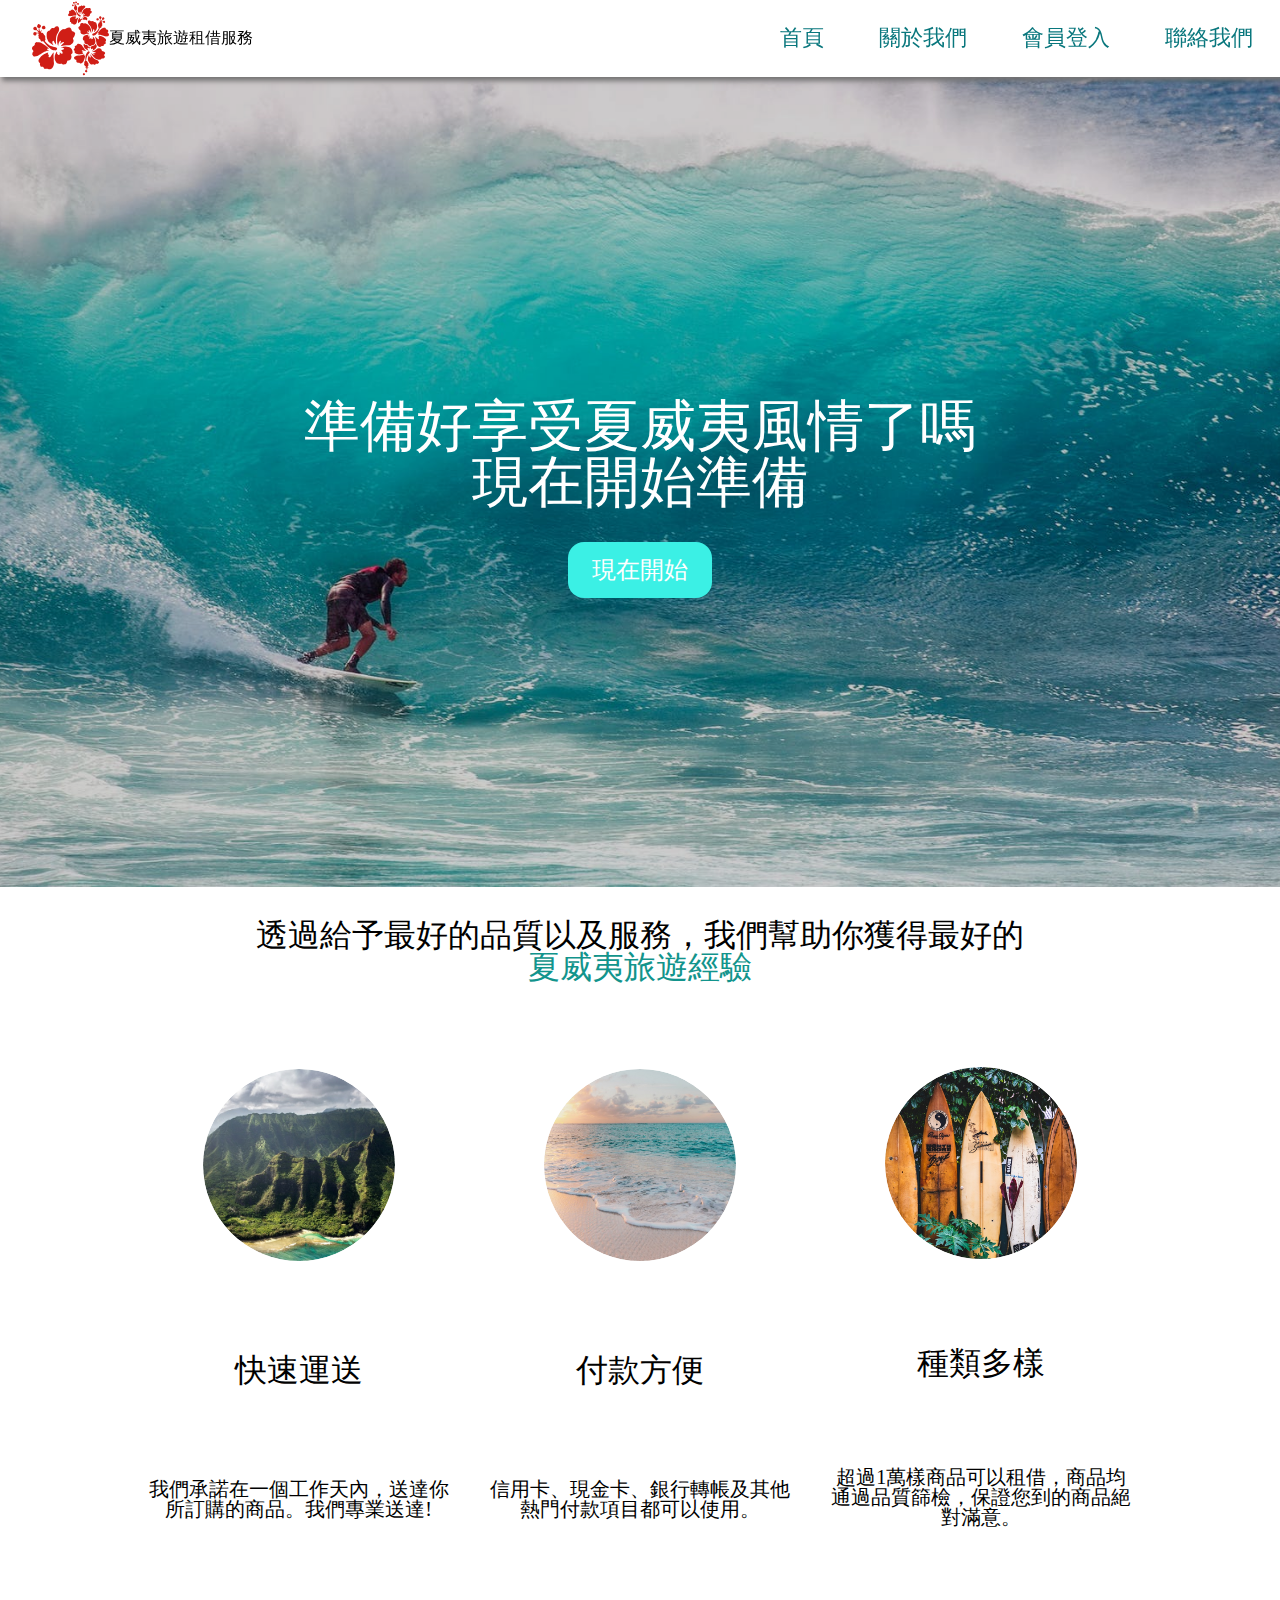
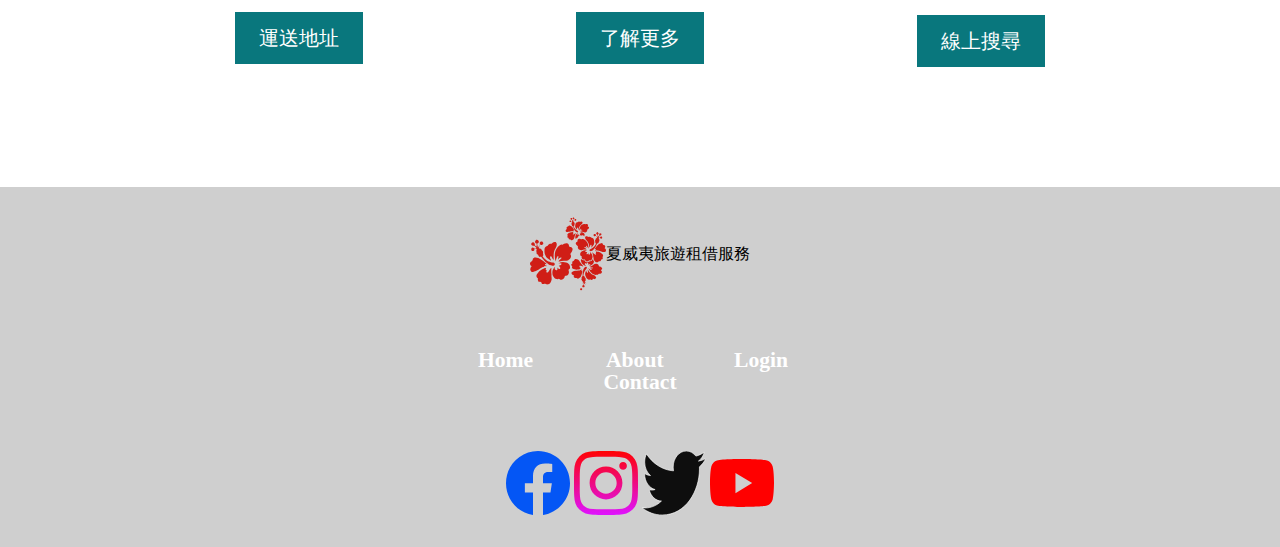
==== index.html @ e444f28a "建立網站" ====
<!DOCTYPE html>
<html lang="en">
<head>
    <meta charset="UTF-8">
    <meta name="viewport" content="width=device-width, initial-scale=1.0">
    <title>夏威夷旅遊租借</title>
    <link rel="stylesheet" href="">
    <link rel="stylesheet" href="Shadows_Into_Light/ShadowsIntoLight-Regular.ttf">
    <link rel="stylesheet" href="/20231025.css">
</head>
<body>
    <header>
        <div class="logo">
            <img src="images/black logo.svg" alt="" class="img">
            <h1>夏威夷旅遊租借服務</h1>
        </div>
        <nav>
            <ul>
                <li><a href="/index.html">首頁</a></li>
                <li><a href="/20231025-1.html">關於我們</a></li>
                <li><a href="/20231025-2.html">會員登入</a></li>
                <li><a href="/20231025-3.html">聯絡我們</a></li>
            </ul>
        </nav>
    </header>
    <main>
        <section class="backimg">
            <div class="filter"></div>
            <h3>準備好享受夏威夷風情了嗎<br>
                現在開始準備
            </h3>

            <button class="start">現在開始</button>
        </section>

        <section class="second">
            <h2>
                透過給予最好的品質以及服務，我們幫助你獲得最好的<br>
                <span style="color: #12948c;">夏威夷旅遊經驗</span>
            </h2>
            <section class="cards">
                <div class="card">
                    <div class="img-container">
                        <img src="images/braden-jarvis-prSogOoFmkw-unsplash.jpg" alt="">
                    </div>
                    <h4>快速運送</h4>
                    <p>我們承諾在一個工作天內，送達你所訂購的商品。我們專業送達!</p>
                    <a href="#">運送地址</a>
                </div>
                <div class="card">
                    <div class="img-container">
                        <img src="images/sean-o-KMn4VEeEPR8-unsplash.jpg" alt="">
                    </div>
                    
                    <h4>付款方便</h4>
                    <p>信用卡、現金卡、銀行轉帳及其他熱門付款項目都可以使用。</p>
                    <a href="#">了解更多</a>
                </div>
                <div class="card">
                    <div class="img-container">
                        <img src="images/tatonomusic-FFCgotROOTY-unsplash.jpg" alt="">
                    </div>
                    
                    <h4>種類多樣</h4>
                    <p>超過1萬樣商品可以租借，商品均通過品質篩檢，保證您到的商品絕對滿意。</p>
                    <a href="#">線上搜尋</a>
                </div>
            </section>
        </section>
    </main>
    <footer>
        <div class="logo">
            <img src="images/black logo.svg" alt="logo">
            <h1>夏威夷旅遊租借服務</h1>
        </div>
        <nav>
            <ul>
                <li><a href="#TOP">Home</a></li>
                <li><a href="#">About</a></li>
                <li><a href="#">Login</a></li>
                <li><a href="#">Contact</a></li>
            </ul>
        </nav>
        <section class="links">
            <a href="https://www.facebook.com/" target="_blank"><img src="images/facebook.svg" alt="FB"></a>
            <a href="https://www.instagram.com/" target="_blank"><img src="images/instagram.svg" alt="IG"></a>
            <a href="https://twitter.com/home?lang=zh-Hant" target="_blank"><img src="images/twitter.svg" alt="TW"></a>
            <a href="https://www.youtube.com/" target="_blank"><img src="images/youtube.svg" alt="YT"></a>
        </section>
    </footer>
</body>
</html>
---- 20231025.css ----
@charset "UTF-8";
/* http://meyerweb.com/eric/tools/css/reset/ 
   v2.0 | 20110126
   License: none (public domain)
*/
html, body, div, span, applet, object, iframe,
h1, h2, h3, h4, h5, h6, p, blockquote, pre,
a, abbr, acronym, address, big, cite, code,
del, dfn, em, img, ins, kbd, q, s, samp,
small, strike, strong, sub, sup, tt, var,
b, u, i, center,
dl, dt, dd, ol, ul, li,
fieldset, form, label, legend,
table, caption, tbody, tfoot, thead, tr, th, td,
article, aside, canvas, details, embed,
figure, figcaption, footer, header, hgroup,
menu, nav, output, ruby, section, summary,
time, mark, audio, video {
  margin: 0;
  padding: 0;
  border: 0;
  font-size: 100%;
  font: inherit;
  vertical-align: baseline;
}

/* HTML5 display-role reset for older browsers */
article, aside, details, figcaption, figure,
footer, header, hgroup, menu, nav, section {
  display: block;
}

body {
  line-height: 1;
  font-family: 標楷體;
}

ol, ul {
  list-style: none;
}

blockquote, q {
  quotes: none;
}

blockquote:before, blockquote:after,
q:before, q:after {
  content: "";
  content: none;
}

table {
  border-collapse: collapse;
  border-spacing: 0;
}

* {
  padding: 0;
  margin: 0;
  box-sizing: border-box;
}

h1, h2, h3, h4, h5, h6 {
  font-weight: normal;
}

header {
  display: flex;
  align-items: center;
  flex-wrap: wrap;
  position: sticky;
  top: 0;
  z-index: 2;
  background-color: #fff;
  box-shadow: 3px 3px 5px 1px #757474;
}
header div.logo {
  display: flex;
  align-items: center;
  flex-grow: 5;
  flex-shrink: 1;
  flex-basis: 400px;
  margin-left: 2rem;
}
header div.logo img {
  width: 6vw;
  height: 6vw;
}
header div.logo h1 {
  width: 30vw;
}
header nav {
  flex: 2 1 400px;
}
header nav ul {
  display: flex;
  list-style-type: none;
  justify-content: space-around;
}
header nav ul li a {
  color: #09777d;
  text-decoration: none;
  font-size: 1.35rem;
}

@media screen and (max-width: 550px) {
  header div.logo {
    margin-left: 0.5rem;
  }
  header div.logo img {
    width: 15vw;
    height: 15vw;
  }
}
main section.backimg {
  min-height: 90vh;
  width: 100%;
  background-image: url(/images/pexels-photo-416676.jpeg);
  background-size: cover;
  background-position: center;
  position: relative;
  z-index: 0;
  display: flex;
  justify-content: center;
  align-items: center;
  flex-direction: column;
  text-align: center;
}
main section.backimg div.filter {
  background-color: rgba(0, 0, 0, 0.2);
  width: 100%;
  min-height: 90vh;
  position: absolute;
  top: 0;
  z-index: -1;
}
main section.backimg h3 {
  font-size: 3.5rem;
  color: white;
  margin: 2rem 0rem;
}
main section.backimg button.start {
  background-color: #3bf0e5;
  padding: 0.75rem 1.5rem;
  font-size: 1.5rem;
  color: white;
  border: none;
  border-radius: 1rem;
  cursor: pointer;
}
main section.second {
  min-height: 100vh;
  display: flex;
  flex-direction: column;
  align-items: center;
  text-align: center;
}
main section.second h2 {
  font-size: 2rem;
  margin: 2rem 0rem;
}
main section.second section.cards {
  display: flex;
  width: 80%;
  min-height: 80vh;
  flex-wrap: wrap;
}
main section.second section.cards div.card {
  display: flex;
  flex-direction: column;
  align-items: center;
  justify-content: space-around;
  padding: 1rem;
  flex: 1 1 300px;
}
main section.second section.cards div.card h4 {
  font-size: 2rem;
  margin: 1rem 0rem;
}
main section.second section.cards div.card p {
  font-size: 1.25rem;
}
main section.second section.cards div.card a {
  text-decoration: none;
  padding: 1rem 1.5rem;
  background-color: #09777d;
  color: #FFF;
  font-size: 1.25rem;
  margin: 1rem 0rem;
}
main section.second section.cards div.card div.img-container {
  overflow: hidden;
  width: 15vw;
  height: 15vw;
  border-radius: 50%;
}
main section.second section.cards div.card div.img-container img {
  width: 15vw;
  height: 15vw;
  border-radius: 50%;
  transition: all 0.2s;
}
main section.second section.cards div.card div.img-container img:hover {
  transform: scale(1.2);
}

@media screen and (max-width: 700px) {
  main section.second section.cards div.card img {
    width: 40vw;
    height: 40vw;
  }
  footer div.logo img {
    width: 15vw;
    height: 15vw;
  }
  footer section.links {
    margin-top: 1rem;
  }
  footer section.links a img {
    width: 10vw;
    height: 10vw;
  }
}
footer {
  display: flex;
  flex-direction: column;
  align-items: center;
  min-height: 40vh;
  justify-content: space-around;
  background-color: rgb(207, 207, 207);
}
footer div.logo {
  display: flex;
  align-items: center;
}
footer div.logo img {
  width: 6vw;
  height: 6vw;
}
footer nav {
  width: 30%;
}
footer nav ul {
  display: flex;
  list-style-type: none;
  width: 100%;
  justify-content: space-around;
  flex-wrap: wrap;
}
footer nav ul li {
  flex-basis: 100px;
}
footer nav ul li a {
  color: white;
  font-weight: 600;
  text-decoration: none;
  font-size: 1.35rem;
  margin: 0rem 1rem;
}
footer section.links a img {
  width: 5vw;
  height: 5vw;
}

/* width */
::-webkit-scrollbar {
  width: 15px;
}

/* Track */
::-webkit-scrollbar-track {
  background: #f1f1f1;
}

/* Handle */
::-webkit-scrollbar-thumb {
  background: #6daeeb;
}

/* Handle on hover */
::-webkit-scrollbar-thumb:hover {
  background: #124d7e;
}

main.main_1 {
  background-image: url(images/pexels-photo-416676.jpeg);
  background-position: center;
  background-size: cover;
  display: flex;
}
main.main_1 section.sur {
  background: linear-gradient(rgba(111, 0, 255, 0.2), rgba(4, 171, 248, 0.3));
  display: flex;
  flex-direction: column;
  align-items: center;
  justify-content: center;
  flex-grow: 2;
}
main.main_1 section.sur .surfs {
  display: flex;
  margin: 10px;
  align-items: center;
  width: 25vw;
}
main.main_1 section.sur .surfs .surf {
  overflow: hidden;
  border-radius: 50%;
  width: 10vw;
  height: 10vw;
}
main.main_1 section.sur .surfs .surf img {
  overflow: hidden;
  width: 10vw;
  height: 10vw;
  border-radius: 50%;
  margin-right: 20px;
  transition: all 0.3s;
}
main.main_1 section.sur .surfs .surf img:hover {
  transform: scale(1.2);
}
main.main_1 section.sur .surfs form {
  display: flex;
  flex-direction: column;
  align-items: center;
}
main.main_1 section.sur .surfs form p {
  color: #f1c811;
  font-size: 1.5rem;
  font-weight: 500;
  text-align: center;
  margin-bottom: 10px;
}
main.main_1 section.sur .surfs form .inpt {
  font-size: 1rem;
}
main.main_1 section.sur .surfs form .inpt .inpt_1 {
  border-radius: 5px;
}
main.main_1 section.sur .surfs form .but {
  width: 75px;
  height: 25px;
  border-radius: 10px;
}
main.main_1 section.sur_2 {
  flex-grow: 1;
}
main.main_1 section.sur_2 div {
  background-image: url(images/4.jpg);
  background-position: center;
  background-size: cover;
  height: 40vw;
}
main.main_1 section.sur_2 div p {
  font-size: xx-large;
  text-align: center;
  color: white;
  background-color: #087724;
}

main.main_2 {
  background-image: url(/images/pexels-photo-416676.jpeg);
  background-position: center;
  background-size: cover;
  display: flex;
  justify-content: center;
}
main.main_2 .box {
  margin: 5rem;
  width: 25vw;
  height: 25vw;
  border: 2px solid red;
  background: linear-gradient(to bottom, rgba(0, 0, 0, 0.2), rgba(125, 125, 125, 0.4), rgba(255, 255, 255, 0.7));
}
main.main_2 .box p {
  text-align: center;
  font-size: 2rem;
  margin-top: 15px;
  color: red;
  font-weight: bold;
}
main.main_2 .box div {
  display: flex;
  flex-direction: column;
  align-items: center;
  margin-top: 20px;
}
main.main_2 .box div .inpt {
  height: 30px;
  width: 250px;
  border-radius: 5px;
}
main.main_2 .box .ture {
  margin-left: 115px;
}
main.main_2 .box .btn {
  height: 30px;
  width: 250px;
  border-radius: 5px;
  background-color: #6fbdf1;
}
main.main_2 .box .ah {
  display: flex;
  flex-direction: row;
  justify-content: center;
}
main.main_2 .box .ah a {
  margin: 0 20px;
}

main.main_3 {
  display: flex;
  justify-content: center;
  background: linear-gradient(to bottom, rgba(68, 57, 235, 0.1), rgba(3, 21, 124, 0.7));
}
main.main_3 section.Us {
  margin: 1rem 0;
}
main.main_3 section.Us div.Usimg {
  width: 25vw;
  height: 23vw;
  background-image: url(/images/YuQi-1163.jpg);
  background-position: center;
  background-size: cover;
}
main.main_3 section.Us_2 {
  margin: 1rem 0;
  background: linear-gradient(to bottom, rgba(25, 25, 25, 0.1), rgba(222, 222, 222, 0.7));
}
main.main_3 section.Us_2 .Uss {
  width: 25vw;
  height: 23vw;
  box-sizing: border-box;
}
main.main_3 section.Us_2 .Uss h2 {
  font-size: 2rem;
  text-align: center;
  padding-top: 1rem;
  color: #124d7e;
}
main.main_3 section.Us_2 .Uss p {
  font-size: 1.5rem;
  margin: 1rem;
  color: #000;
}/*# sourceMappingURL=20231025.css.map */
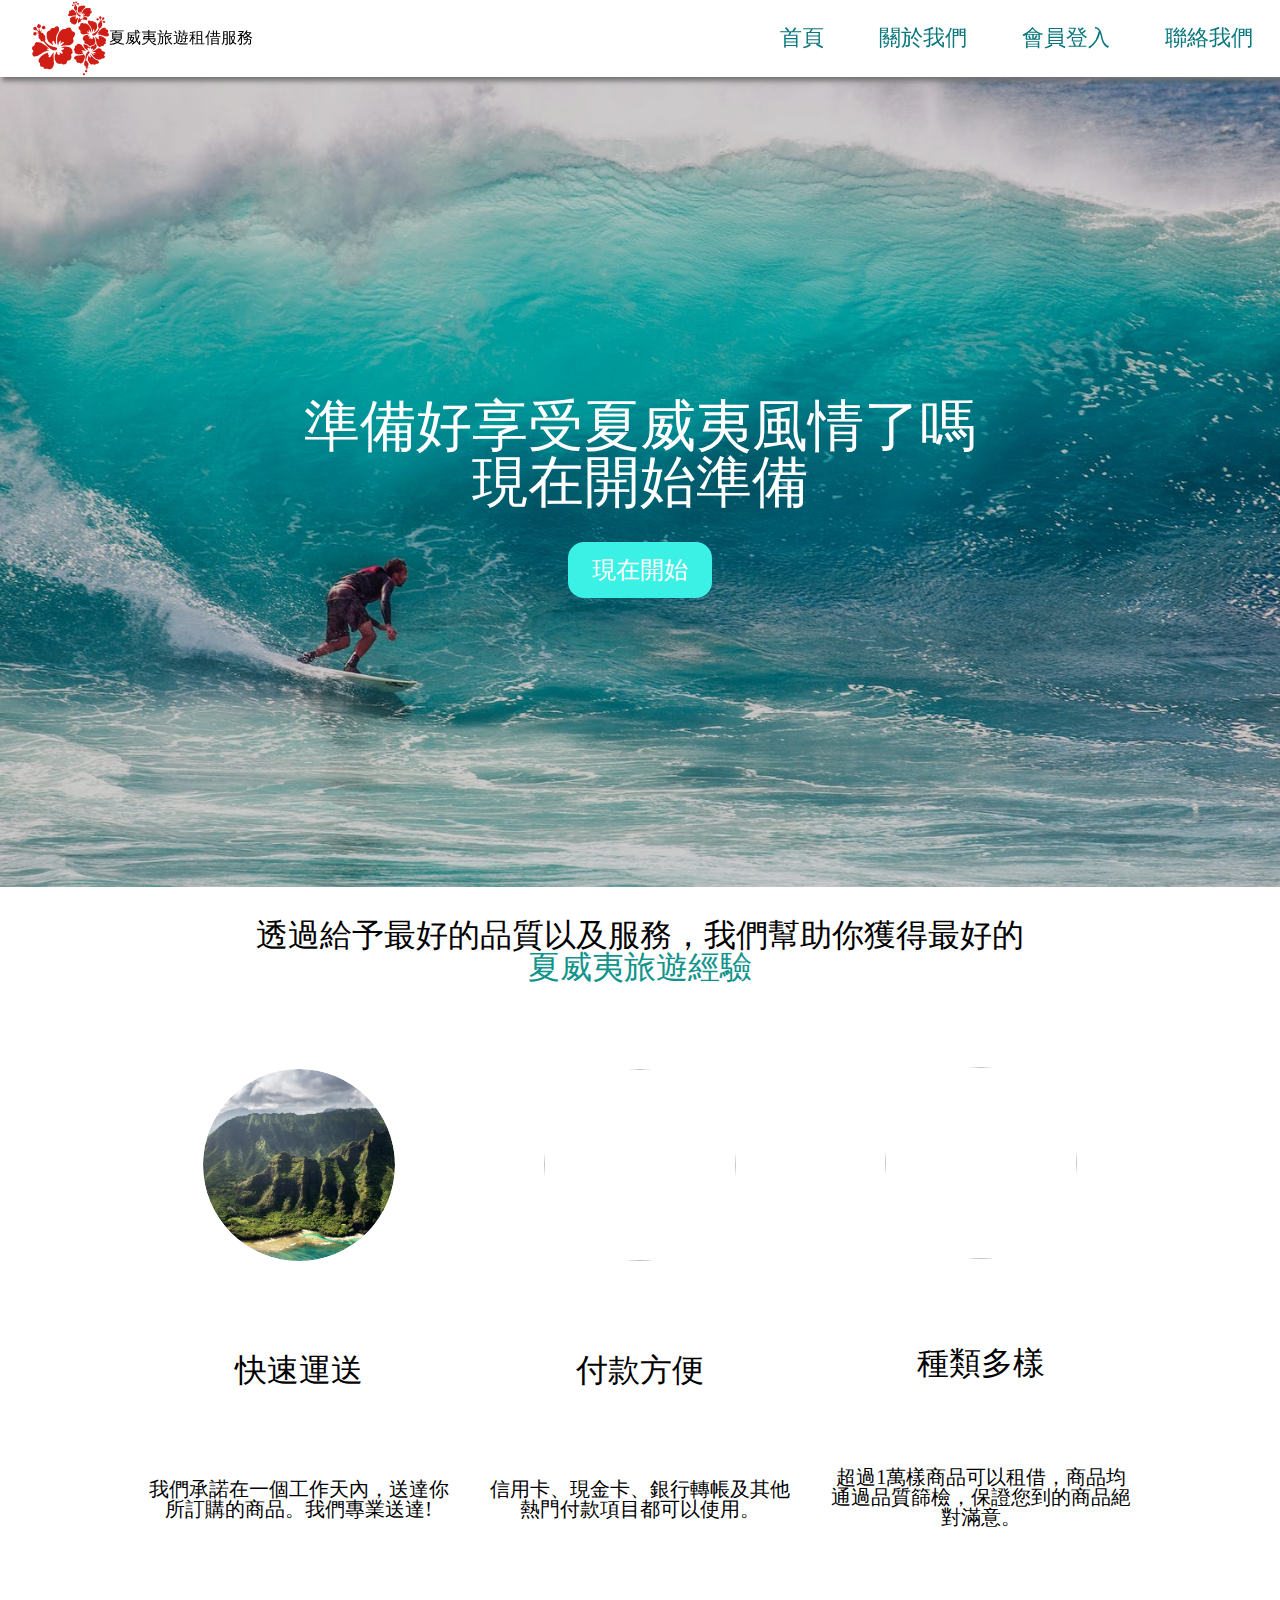
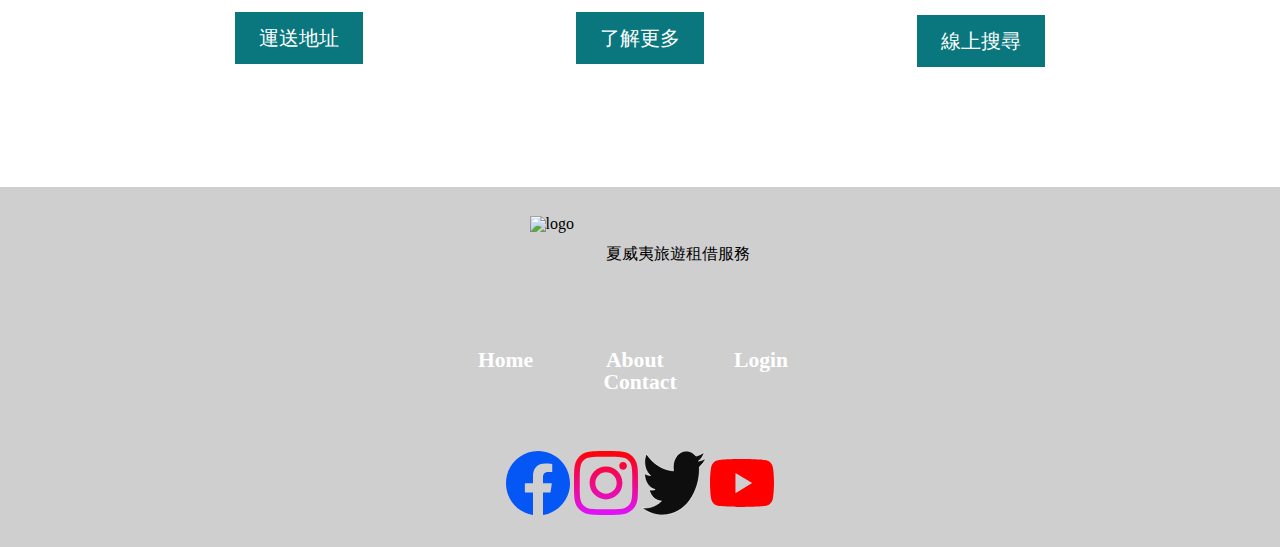
==== commit 78ea3ec6: ".//" ====
--- a/index.html
+++ b/index.html
@@ -6,17 +6,17 @@
     <title>夏威夷旅遊租借</title>
     <link rel="stylesheet" href="">
     <link rel="stylesheet" href="Shadows_Into_Light/ShadowsIntoLight-Regular.ttf">
-    <link rel="stylesheet" href="/20231025.css">
+    <link rel="stylesheet" href="./20231025.css">
 </head>
 <body>
     <header>
         <div class="logo">
-            <img src="images/black logo.svg" alt="" class="img">
+            <img src="./images/black logo.svg" alt="" class="img">
             <h1>夏威夷旅遊租借服務</h1>
         </div>
         <nav>
             <ul>
-                <li><a href="/index.html">首頁</a></li>
+                <li><a href="./index.html">首頁</a></li>
                 <li><a href="/20231025-1.html">關於我們</a></li>
                 <li><a href="/20231025-2.html">會員登入</a></li>
                 <li><a href="/20231025-3.html">聯絡我們</a></li>
@@ -49,7 +49,7 @@
                 </div>
                 <div class="card">
                     <div class="img-container">
-                        <img src="images/sean-o-KMn4VEeEPR8-unsplash.jpg" alt="">
+                        <img src=".images/sean-o-KMn4VEeEPR8-unsplash.jpg" alt="">
                     </div>
                     
                     <h4>付款方便</h4>
@@ -58,7 +58,7 @@
                 </div>
                 <div class="card">
                     <div class="img-container">
-                        <img src="images/tatonomusic-FFCgotROOTY-unsplash.jpg" alt="">
+                        <img src=".images/tatonomusic-FFCgotROOTY-unsplash.jpg" alt="">
                     </div>
                     
                     <h4>種類多樣</h4>
@@ -70,7 +70,7 @@
     </main>
     <footer>
         <div class="logo">
-            <img src="images/black logo.svg" alt="logo">
+            <img src=".images/black logo.svg" alt="logo">
             <h1>夏威夷旅遊租借服務</h1>
         </div>
         <nav>
@@ -82,10 +82,10 @@
             </ul>
         </nav>
         <section class="links">
-            <a href="https://www.facebook.com/" target="_blank"><img src="images/facebook.svg" alt="FB"></a>
-            <a href="https://www.instagram.com/" target="_blank"><img src="images/instagram.svg" alt="IG"></a>
-            <a href="https://twitter.com/home?lang=zh-Hant" target="_blank"><img src="images/twitter.svg" alt="TW"></a>
-            <a href="https://www.youtube.com/" target="_blank"><img src="images/youtube.svg" alt="YT"></a>
+            <a href="https://www.facebook.com/" target="_blank"><img src="./images/facebook.svg" alt="FB"></a>
+            <a href="https://www.instagram.com/" target="_blank"><img src="./images/instagram.svg" alt="IG"></a>
+            <a href="https://twitter.com/home?lang=zh-Hant" target="_blank"><img src="./images/twitter.svg" alt="TW"></a>
+            <a href="https://www.youtube.com/" target="_blank"><img src="./images/youtube.svg" alt="YT"></a>
         </section>
     </footer>
 </body>
